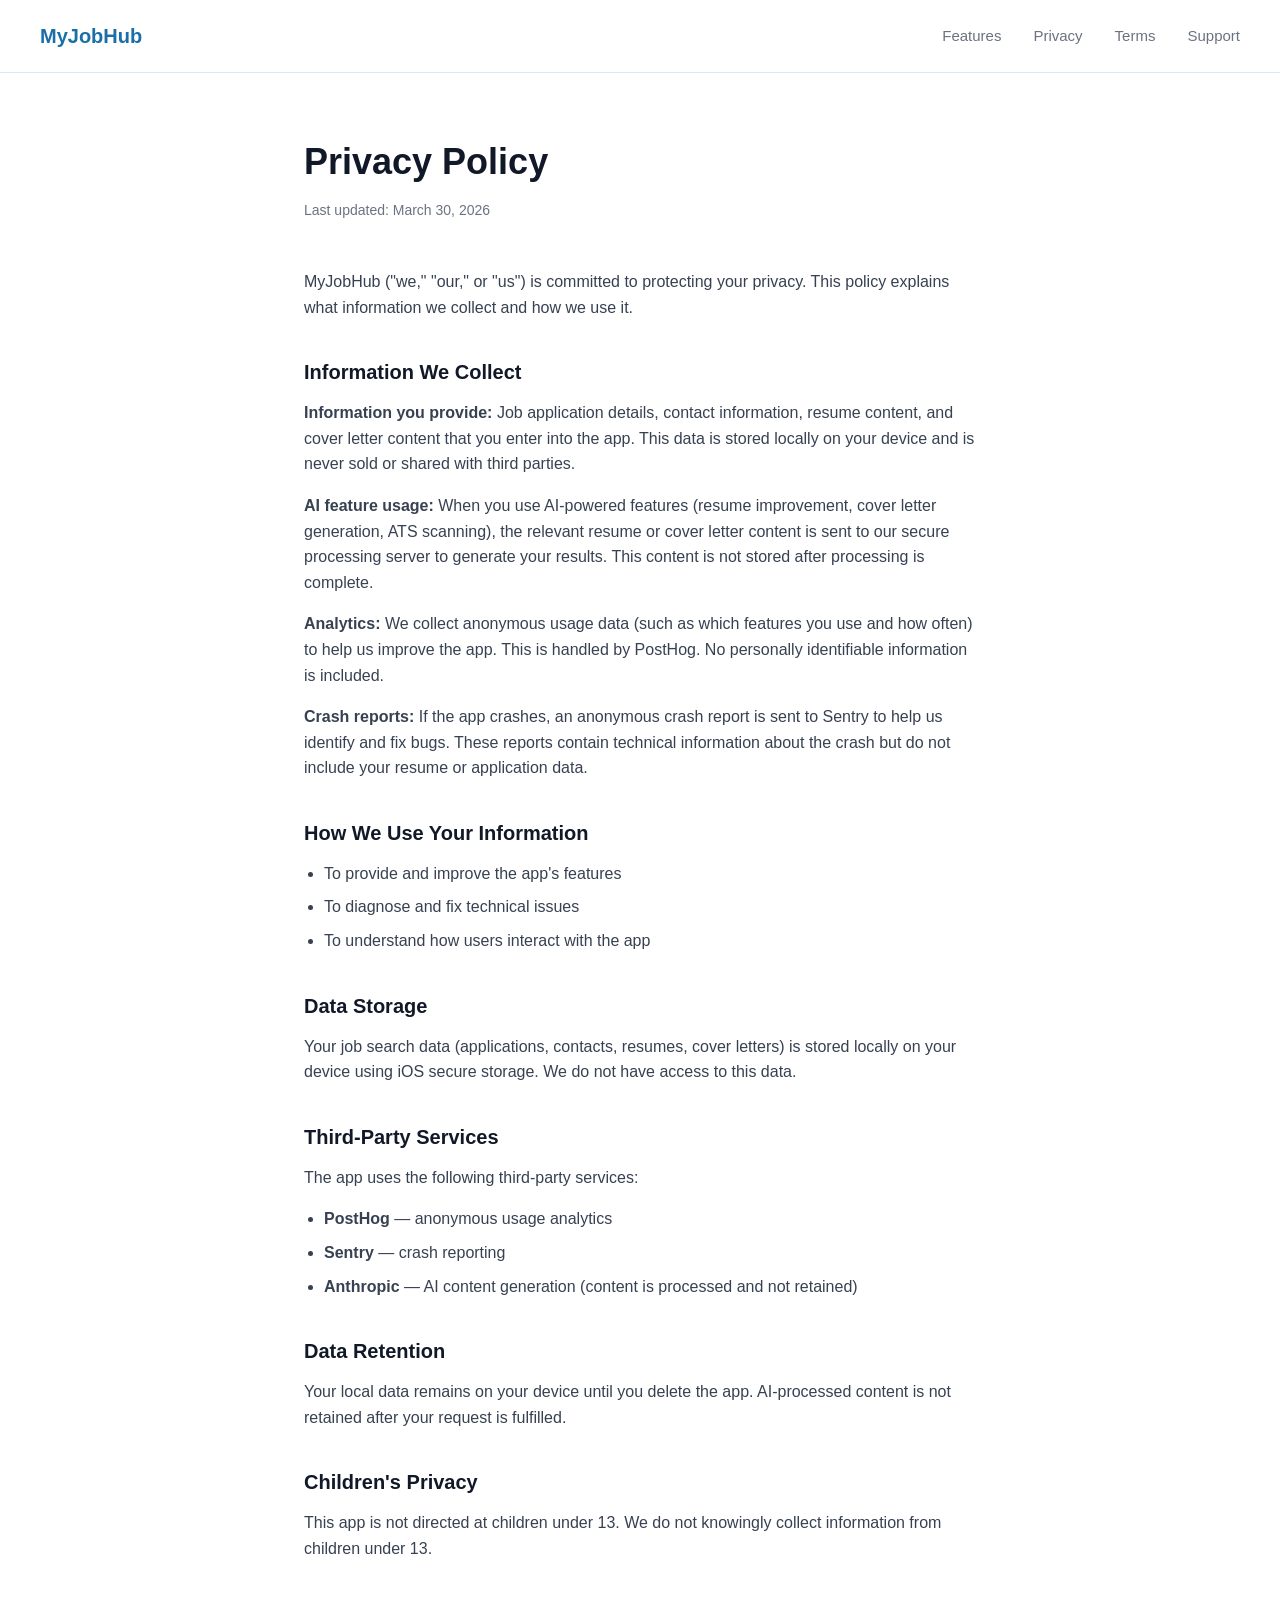
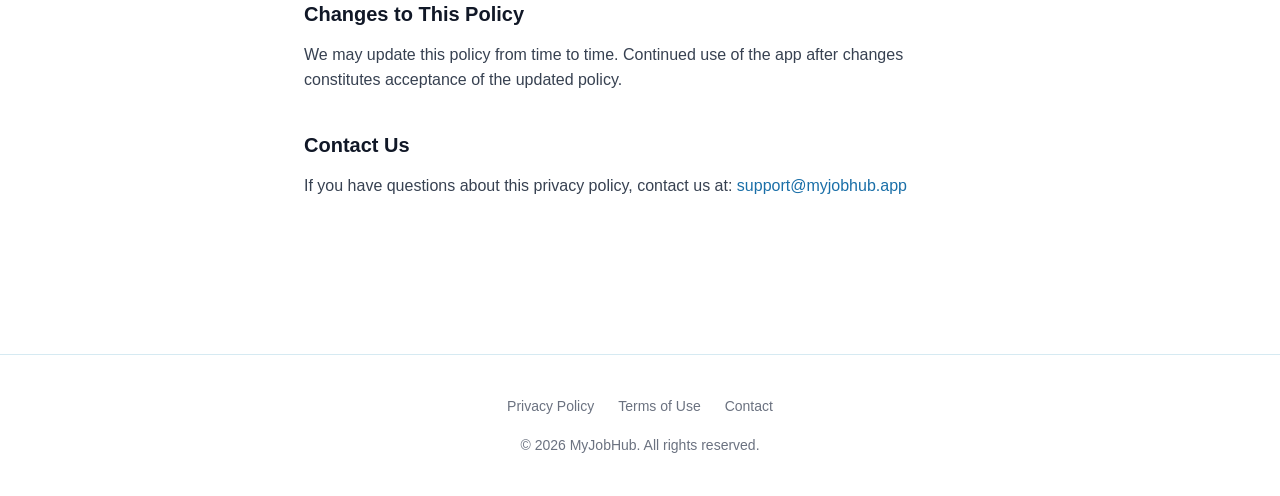
==== privacy.html @ 429bcd19 "Add files via upload" ====
<!DOCTYPE html>
<html lang="en">
<head>
  <meta charset="UTF-8" />
  <meta name="viewport" content="width=device-width, initial-scale=1.0" />
  <title>Privacy Policy — MyJobHub</title>
  <link rel="stylesheet" href="styles.css" />
</head>
<body>

  <nav>
    <a href="index.html" class="nav-logo">MyJobHub</a>
    <div class="nav-links">
      <a href="index.html#features">Features</a>
      <a href="privacy.html">Privacy</a>
      <a href="terms.html">Terms</a>
      <a href="mailto:support@myjobhub.app">Support</a>
    </div>
  </nav>

  <div class="legal-wrap">
    <h1>Privacy Policy</h1>
    <p class="updated">Last updated: March 30, 2026</p>

    <p>MyJobHub ("we," "our," or "us") is committed to protecting your privacy. This policy explains what information we collect and how we use it.</p>

    <h2>Information We Collect</h2>

    <p><strong>Information you provide:</strong> Job application details, contact information, resume content, and cover letter content that you enter into the app. This data is stored locally on your device and is never sold or shared with third parties.</p>

    <p><strong>AI feature usage:</strong> When you use AI-powered features (resume improvement, cover letter generation, ATS scanning), the relevant resume or cover letter content is sent to our secure processing server to generate your results. This content is not stored after processing is complete.</p>

    <p><strong>Analytics:</strong> We collect anonymous usage data (such as which features you use and how often) to help us improve the app. This is handled by PostHog. No personally identifiable information is included.</p>

    <p><strong>Crash reports:</strong> If the app crashes, an anonymous crash report is sent to Sentry to help us identify and fix bugs. These reports contain technical information about the crash but do not include your resume or application data.</p>

    <h2>How We Use Your Information</h2>
    <ul>
      <li>To provide and improve the app's features</li>
      <li>To diagnose and fix technical issues</li>
      <li>To understand how users interact with the app</li>
    </ul>

    <h2>Data Storage</h2>
    <p>Your job search data (applications, contacts, resumes, cover letters) is stored locally on your device using iOS secure storage. We do not have access to this data.</p>

    <h2>Third-Party Services</h2>
    <p>The app uses the following third-party services:</p>
    <ul>
      <li><strong>PostHog</strong> — anonymous usage analytics</li>
      <li><strong>Sentry</strong> — crash reporting</li>
      <li><strong>Anthropic</strong> — AI content generation (content is processed and not retained)</li>
    </ul>

    <h2>Data Retention</h2>
    <p>Your local data remains on your device until you delete the app. AI-processed content is not retained after your request is fulfilled.</p>

    <h2>Children's Privacy</h2>
    <p>This app is not directed at children under 13. We do not knowingly collect information from children under 13.</p>

    <h2>Changes to This Policy</h2>
    <p>We may update this policy from time to time. Continued use of the app after changes constitutes acceptance of the updated policy.</p>

    <h2>Contact Us</h2>
    <p>If you have questions about this privacy policy, contact us at: <a href="mailto:support@myjobhub.app">support@myjobhub.app</a></p>
  </div>

  <footer>
    <div class="footer-links">
      <a href="privacy.html">Privacy Policy</a>
      <a href="terms.html">Terms of Use</a>
      <a href="mailto:support@myjobhub.app">Contact</a>
    </div>
    <p>&copy; 2026 MyJobHub. All rights reserved.</p>
  </footer>

</body>
</html>
---- styles.css ----
*, *::before, *::after { box-sizing: border-box; margin: 0; padding: 0; }

:root {
  --primary: #1A6FA8;
  --primary-dark: #0F4F7A;
  --text: #111827;
  --text-secondary: #6B7280;
  --bg: #FFFFFF;
  --bg-alt: #F3F8FC;
  --border: #D6EAF2;
  --radius: 14px;
}

body {
  font-family: -apple-system, BlinkMacSystemFont, 'Segoe UI', Roboto, sans-serif;
  color: var(--text);
  background: var(--bg);
  line-height: 1.6;
}

a { color: var(--primary); text-decoration: none; }
a:hover { text-decoration: underline; }

/* ── Nav ── */
nav {
  display: flex;
  align-items: center;
  justify-content: space-between;
  padding: 20px 40px;
  border-bottom: 1px solid var(--border);
  position: sticky;
  top: 0;
  background: rgba(255,255,255,0.95);
  backdrop-filter: blur(8px);
  z-index: 100;
}

.nav-logo {
  font-size: 20px;
  font-weight: 700;
  color: var(--primary);
}

.nav-links { display: flex; gap: 32px; }
.nav-links a { font-size: 15px; color: var(--text-secondary); font-weight: 500; }
.nav-links a:hover { color: var(--primary); text-decoration: none; }

/* ── Hero ── */
.hero {
  text-align: center;
  padding: 80px 24px 64px;
  background: linear-gradient(160deg, #EBF5FB 0%, #FFFFFF 60%);
}

.hero h1 {
  font-size: clamp(36px, 6vw, 60px);
  font-weight: 800;
  line-height: 1.15;
  color: var(--text);
  max-width: 700px;
  margin: 0 auto 20px;
}

.hero h1 span { color: var(--primary); }

.hero p {
  font-size: 18px;
  color: var(--text-secondary);
  max-width: 520px;
  margin: 0 auto 40px;
}

.btn {
  display: inline-flex;
  align-items: center;
  gap: 10px;
  background: var(--primary);
  color: #fff;
  padding: 14px 28px;
  border-radius: 50px;
  font-size: 16px;
  font-weight: 600;
  transition: background 0.2s;
}

.btn:hover { background: var(--primary-dark); text-decoration: none; }

.btn-outline {
  background: transparent;
  border: 2px solid var(--primary);
  color: var(--primary);
  margin-left: 12px;
}

.btn-outline:hover { background: var(--primary); color: #fff; }

.hero-buttons { display: flex; justify-content: center; flex-wrap: wrap; gap: 12px; }

.app-store-badge {
  display: inline-block;
  margin-top: 8px;
}

.app-store-badge img { height: 52px; }

/* ── Screenshot placeholder ── */
.screenshot-wrap {
  margin: 48px auto 0;
  max-width: 320px;
}

.screenshot-placeholder {
  width: 100%;
  aspect-ratio: 9/19;
  background: var(--bg-alt);
  border: 2px dashed var(--border);
  border-radius: 32px;
  display: flex;
  align-items: center;
  justify-content: center;
  color: var(--text-secondary);
  font-size: 14px;
}

/* ── Features ── */
.features {
  padding: 80px 24px;
  max-width: 1000px;
  margin: 0 auto;
}

.section-label {
  text-align: center;
  font-size: 13px;
  font-weight: 700;
  text-transform: uppercase;
  letter-spacing: 0.1em;
  color: var(--primary);
  margin-bottom: 12px;
}

.section-title {
  text-align: center;
  font-size: clamp(26px, 4vw, 38px);
  font-weight: 800;
  margin-bottom: 56px;
}

.features-grid {
  display: grid;
  grid-template-columns: repeat(auto-fit, minmax(260px, 1fr));
  gap: 24px;
}

.feature-card {
  background: var(--bg-alt);
  border: 1px solid var(--border);
  border-radius: var(--radius);
  padding: 28px;
}

.feature-icon {
  font-size: 32px;
  margin-bottom: 16px;
}

.feature-card h3 { font-size: 18px; font-weight: 700; margin-bottom: 8px; }
.feature-card p { font-size: 15px; color: var(--text-secondary); }

/* ── CTA ── */
.cta {
  background: linear-gradient(135deg, var(--primary) 0%, var(--primary-dark) 100%);
  color: #fff;
  text-align: center;
  padding: 80px 24px;
}

.cta h2 { font-size: clamp(28px, 4vw, 42px); font-weight: 800; margin-bottom: 16px; }
.cta p { font-size: 18px; opacity: 0.85; margin-bottom: 40px; }

.btn-white {
  background: #fff;
  color: var(--primary);
}

.btn-white:hover { background: #EBF5FB; text-decoration: none; }

/* ── Footer ── */
footer {
  text-align: center;
  padding: 40px 24px;
  border-top: 1px solid var(--border);
  font-size: 14px;
  color: var(--text-secondary);
}

footer .footer-links { display: flex; justify-content: center; gap: 24px; margin-bottom: 16px; }
footer .footer-links a { color: var(--text-secondary); }
footer .footer-links a:hover { color: var(--primary); }

/* ── Legal pages ── */
.legal-wrap {
  max-width: 720px;
  margin: 60px auto;
  padding: 0 24px 80px;
}

.legal-wrap h1 { font-size: 36px; font-weight: 800; margin-bottom: 8px; }
.legal-wrap .updated { font-size: 14px; color: var(--text-secondary); margin-bottom: 48px; }
.legal-wrap h2 { font-size: 20px; font-weight: 700; margin: 36px 0 12px; }
.legal-wrap p { font-size: 16px; color: #374151; margin-bottom: 16px; }
.legal-wrap ul { padding-left: 20px; margin-bottom: 16px; }
.legal-wrap ul li { font-size: 16px; color: #374151; margin-bottom: 8px; }

/* ── Responsive ── */
@media (max-width: 600px) {
  nav { padding: 16px 20px; }
  .nav-links { gap: 20px; }
  .hero { padding: 56px 20px 48px; }
  .btn-outline { margin-left: 0; }
}
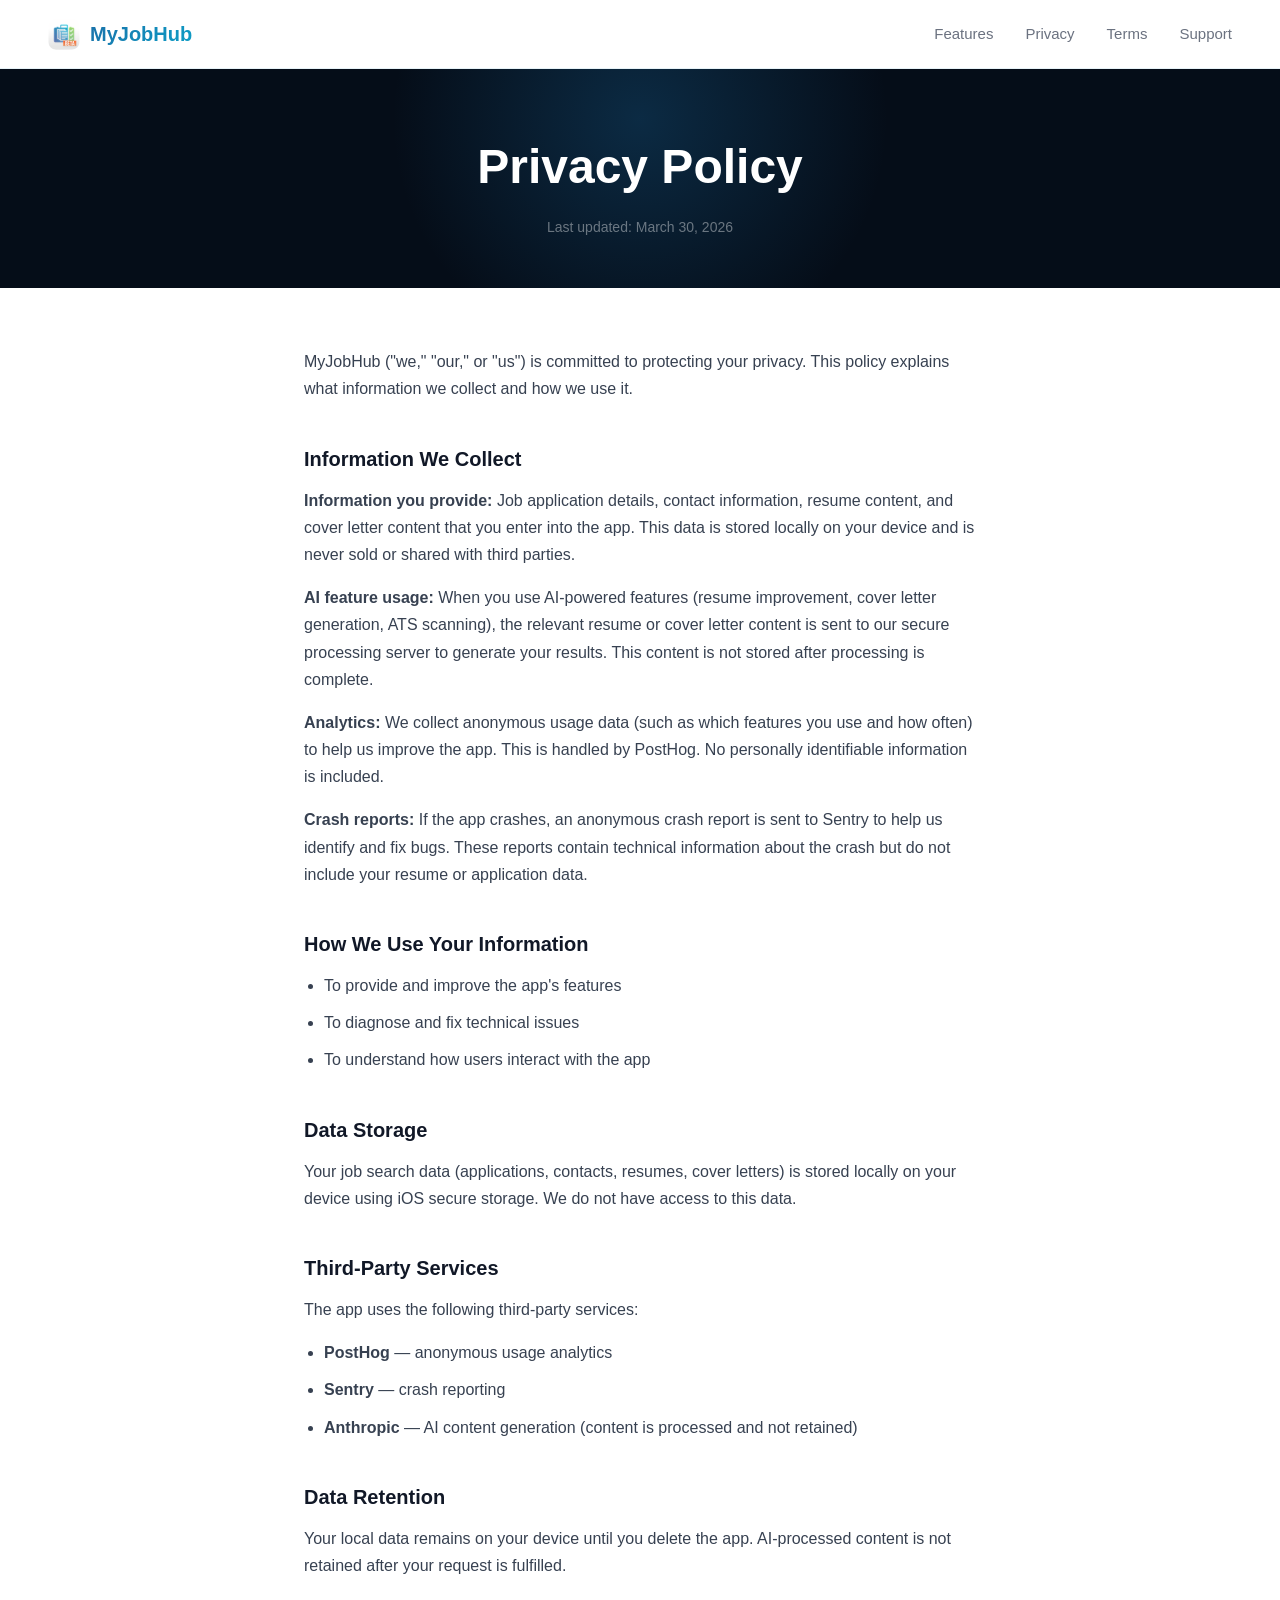
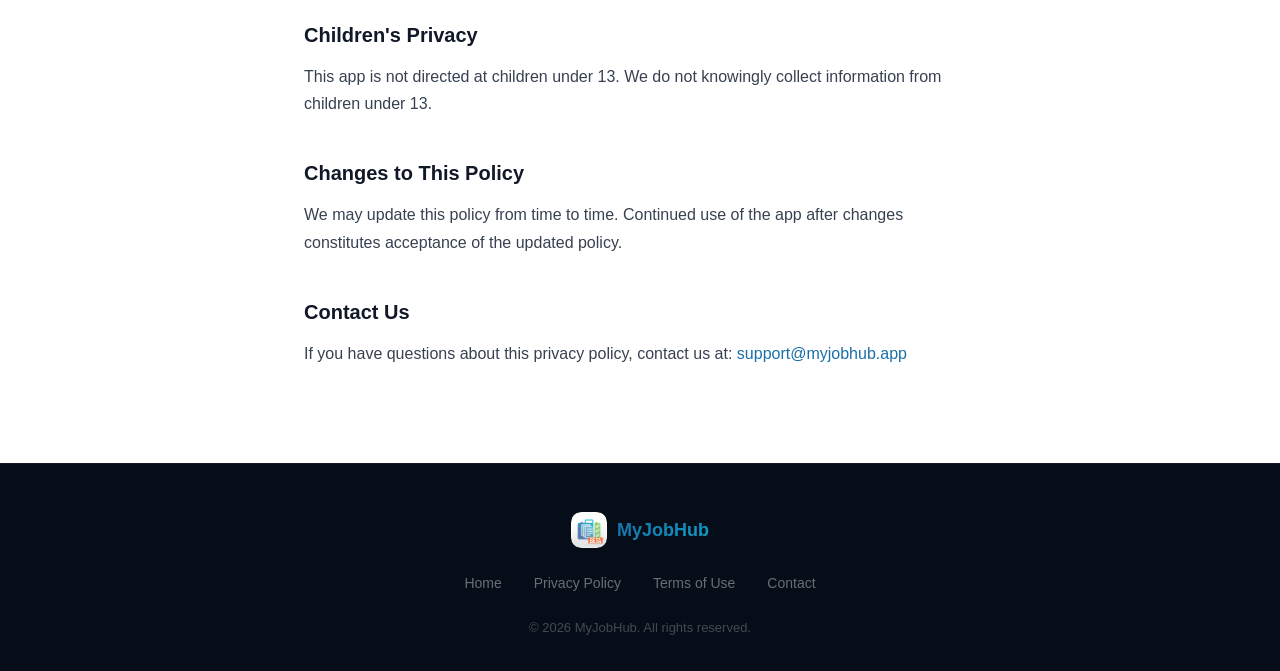
==== commit ac6f6280: "Updated" ====
--- a/privacy.html
+++ b/privacy.html
@@ -5,33 +5,35 @@
   <meta name="viewport" content="width=device-width, initial-scale=1.0" />
   <title>Privacy Policy — MyJobHub</title>
   <link rel="stylesheet" href="styles.css" />
+  <link rel="icon" href="assets/icon.png" />
 </head>
 <body>
 
   <nav>
-    <a href="index.html" class="nav-logo">MyJobHub</a>
+    <a href="index.html" class="nav-brand">
+      <img src="assets/icon.png" alt="MyJobHub icon" onerror="this.style.display='none'" />
+      <span class="nav-logo">MyJobHub</span>
+    </a>
     <div class="nav-links">
-      <a href="index.html#features">Features</a>
+      <a href="index.html#features" class="hide-mobile">Features</a>
       <a href="privacy.html">Privacy</a>
       <a href="terms.html">Terms</a>
       <a href="mailto:support@myjobhub.app">Support</a>
     </div>
   </nav>
 
-  <div class="legal-wrap">
+  <div class="legal-hero">
     <h1>Privacy Policy</h1>
     <p class="updated">Last updated: March 30, 2026</p>
+  </div>
 
+  <div class="legal-wrap">
     <p>MyJobHub ("we," "our," or "us") is committed to protecting your privacy. This policy explains what information we collect and how we use it.</p>
 
     <h2>Information We Collect</h2>
-
     <p><strong>Information you provide:</strong> Job application details, contact information, resume content, and cover letter content that you enter into the app. This data is stored locally on your device and is never sold or shared with third parties.</p>
-
     <p><strong>AI feature usage:</strong> When you use AI-powered features (resume improvement, cover letter generation, ATS scanning), the relevant resume or cover letter content is sent to our secure processing server to generate your results. This content is not stored after processing is complete.</p>
-
     <p><strong>Analytics:</strong> We collect anonymous usage data (such as which features you use and how often) to help us improve the app. This is handled by PostHog. No personally identifiable information is included.</p>
-
     <p><strong>Crash reports:</strong> If the app crashes, an anonymous crash report is sent to Sentry to help us identify and fix bugs. These reports contain technical information about the crash but do not include your resume or application data.</p>
 
     <h2>How We Use Your Information</h2>
@@ -66,12 +68,19 @@
   </div>
 
   <footer>
-    <div class="footer-links">
-      <a href="privacy.html">Privacy Policy</a>
-      <a href="terms.html">Terms of Use</a>
-      <a href="mailto:support@myjobhub.app">Contact</a>
+    <div class="footer-inner">
+      <div class="footer-brand">
+        <img src="assets/icon.png" alt="MyJobHub" onerror="this.style.display='none'" />
+        <span class="footer-brand-name">MyJobHub</span>
+      </div>
+      <div class="footer-links">
+        <a href="index.html">Home</a>
+        <a href="privacy.html">Privacy Policy</a>
+        <a href="terms.html">Terms of Use</a>
+        <a href="mailto:support@myjobhub.app">Contact</a>
+      </div>
+      <p class="footer-copy">&copy; 2026 MyJobHub. All rights reserved.</p>
     </div>
-    <p>&copy; 2026 MyJobHub. All rights reserved.</p>
   </footer>
 
 </body>
--- a/styles.css
+++ b/styles.css
@@ -3,129 +3,354 @@
 :root {
   --primary: #1A6FA8;
   --primary-dark: #0F4F7A;
+  --green: #5CB82E;
+  --cyan: #0D9FC7;
   --text: #111827;
   --text-secondary: #6B7280;
   --bg: #FFFFFF;
   --bg-alt: #F3F8FC;
   --border: #D6EAF2;
-  --radius: 14px;
-}
+  --radius: 16px;
+  --glow-blue: rgba(26, 111, 168, 0.35);
+  --glow-cyan: rgba(13, 159, 199, 0.35);
+  --glow-green: rgba(92, 184, 46, 0.35);
+}
+
+html { scroll-behavior: smooth; }
 
 body {
   font-family: -apple-system, BlinkMacSystemFont, 'Segoe UI', Roboto, sans-serif;
   color: var(--text);
   background: var(--bg);
   line-height: 1.6;
+  overflow-x: hidden;
 }
 
 a { color: var(--primary); text-decoration: none; }
 a:hover { text-decoration: underline; }
 
-/* ── Nav ── */
+/* ── Nav ─────────────────────────────────────────── */
 nav {
   display: flex;
   align-items: center;
   justify-content: space-between;
-  padding: 20px 40px;
-  border-bottom: 1px solid var(--border);
+  padding: 18px 48px;
   position: sticky;
   top: 0;
-  background: rgba(255,255,255,0.95);
-  backdrop-filter: blur(8px);
   z-index: 100;
+  background: rgba(255, 255, 255, 0.85);
+  backdrop-filter: blur(16px);
+  -webkit-backdrop-filter: blur(16px);
+  border-bottom: 1px solid rgba(214, 234, 242, 0.6);
+}
+
+.nav-brand {
+  display: flex;
+  align-items: center;
+  gap: 10px;
+  text-decoration: none;
+}
+
+.nav-brand img {
+  width: 32px;
+  height: 32px;
+  border-radius: 8px;
 }
 
 .nav-logo {
   font-size: 20px;
-  font-weight: 700;
-  color: var(--primary);
-}
-
-.nav-links { display: flex; gap: 32px; }
-.nav-links a { font-size: 15px; color: var(--text-secondary); font-weight: 500; }
+  font-weight: 800;
+  background: linear-gradient(135deg, var(--primary), var(--cyan));
+  -webkit-background-clip: text;
+  -webkit-text-fill-color: transparent;
+  background-clip: text;
+}
+
+.nav-links { display: flex; gap: 32px; align-items: center; }
+.nav-links a {
+  font-size: 15px;
+  color: var(--text-secondary);
+  font-weight: 500;
+  transition: color 0.2s;
+}
 .nav-links a:hover { color: var(--primary); text-decoration: none; }
 
-/* ── Hero ── */
+.nav-cta {
+  background: linear-gradient(135deg, var(--primary), var(--cyan));
+  color: #fff !important;
+  padding: 9px 20px;
+  border-radius: 50px;
+  font-weight: 600 !important;
+  font-size: 14px !important;
+  transition: opacity 0.2s, box-shadow 0.2s !important;
+  box-shadow: 0 4px 14px var(--glow-blue);
+}
+.nav-cta:hover { opacity: 0.9; box-shadow: 0 6px 20px var(--glow-cyan); }
+
+/* ── Hero ─────────────────────────────────────────── */
 .hero {
+  position: relative;
   text-align: center;
-  padding: 80px 24px 64px;
-  background: linear-gradient(160deg, #EBF5FB 0%, #FFFFFF 60%);
+  padding: 100px 24px 80px;
+  overflow: hidden;
+  background: #050d18;
+}
+
+/* Animated gradient orbs */
+.hero::before {
+  content: '';
+  position: absolute;
+  width: 700px;
+  height: 700px;
+  border-radius: 50%;
+  background: radial-gradient(circle, rgba(26,111,168,0.45) 0%, transparent 70%);
+  top: -200px;
+  left: -150px;
+  animation: orb1 10s ease-in-out infinite alternate;
+  pointer-events: none;
+}
+
+.hero::after {
+  content: '';
+  position: absolute;
+  width: 600px;
+  height: 600px;
+  border-radius: 50%;
+  background: radial-gradient(circle, rgba(92,184,46,0.3) 0%, transparent 70%);
+  bottom: -200px;
+  right: -100px;
+  animation: orb2 12s ease-in-out infinite alternate;
+  pointer-events: none;
+}
+
+.hero-orb-mid {
+  position: absolute;
+  width: 500px;
+  height: 500px;
+  border-radius: 50%;
+  background: radial-gradient(circle, rgba(13,159,199,0.25) 0%, transparent 70%);
+  top: 50%;
+  left: 50%;
+  transform: translate(-50%, -50%);
+  animation: orb3 14s ease-in-out infinite alternate;
+  pointer-events: none;
+}
+
+@keyframes orb1 {
+  from { transform: translate(0, 0) scale(1); }
+  to   { transform: translate(80px, 60px) scale(1.15); }
+}
+@keyframes orb2 {
+  from { transform: translate(0, 0) scale(1); }
+  to   { transform: translate(-60px, -80px) scale(1.2); }
+}
+@keyframes orb3 {
+  from { transform: translate(-50%, -50%) scale(1); }
+  to   { transform: translate(-45%, -55%) scale(1.1); }
+}
+
+.hero-content { position: relative; z-index: 1; }
+
+.hero-badge {
+  display: inline-flex;
+  align-items: center;
+  gap: 8px;
+  background: rgba(255,255,255,0.08);
+  border: 1px solid rgba(255,255,255,0.15);
+  backdrop-filter: blur(8px);
+  padding: 8px 18px;
+  border-radius: 50px;
+  font-size: 13px;
+  font-weight: 600;
+  color: rgba(255,255,255,0.85);
+  margin-bottom: 32px;
+  letter-spacing: 0.03em;
+}
+
+.hero-badge span {
+  width: 8px;
+  height: 8px;
+  border-radius: 50%;
+  background: var(--green);
+  box-shadow: 0 0 8px var(--green);
+  animation: pulse-dot 2s ease-in-out infinite;
+}
+
+@keyframes pulse-dot {
+  0%, 100% { opacity: 1; transform: scale(1); }
+  50% { opacity: 0.6; transform: scale(0.8); }
 }
 
 .hero h1 {
-  font-size: clamp(36px, 6vw, 60px);
-  font-weight: 800;
-  line-height: 1.15;
-  color: var(--text);
-  max-width: 700px;
-  margin: 0 auto 20px;
-}
-
-.hero h1 span { color: var(--primary); }
+  font-size: clamp(38px, 6vw, 68px);
+  font-weight: 900;
+  line-height: 1.1;
+  color: #fff;
+  max-width: 780px;
+  margin: 0 auto 24px;
+  letter-spacing: -0.02em;
+}
+
+.gradient-text {
+  background: linear-gradient(135deg, var(--green) 0%, var(--cyan) 50%, #7eb8f7 100%);
+  -webkit-background-clip: text;
+  -webkit-text-fill-color: transparent;
+  background-clip: text;
+  background-size: 200% auto;
+  animation: textShimmer 4s linear infinite;
+}
+
+@keyframes textShimmer {
+  from { background-position: 0% center; }
+  to   { background-position: 200% center; }
+}
 
 .hero p {
-  font-size: 18px;
-  color: var(--text-secondary);
+  font-size: 19px;
+  color: rgba(255,255,255,0.65);
   max-width: 520px;
-  margin: 0 auto 40px;
+  margin: 0 auto 48px;
+  line-height: 1.65;
+}
+
+.hero-buttons {
+  display: flex;
+  justify-content: center;
+  align-items: center;
+  gap: 16px;
+  flex-wrap: wrap;
+  margin-bottom: 64px;
 }
 
 .btn {
   display: inline-flex;
   align-items: center;
   gap: 10px;
-  background: var(--primary);
-  color: #fff;
-  padding: 14px 28px;
+  padding: 15px 30px;
   border-radius: 50px;
   font-size: 16px;
-  font-weight: 600;
-  transition: background 0.2s;
-}
-
-.btn:hover { background: var(--primary-dark); text-decoration: none; }
-
-.btn-outline {
-  background: transparent;
-  border: 2px solid var(--primary);
-  color: var(--primary);
-  margin-left: 12px;
-}
-
-.btn-outline:hover { background: var(--primary); color: #fff; }
-
-.hero-buttons { display: flex; justify-content: center; flex-wrap: wrap; gap: 12px; }
-
-.app-store-badge {
+  font-weight: 700;
+  transition: all 0.25s ease;
+  cursor: pointer;
+  border: none;
+}
+
+.btn-primary {
+  background: linear-gradient(135deg, var(--green), var(--cyan));
+  color: #fff;
+  box-shadow: 0 8px 24px var(--glow-cyan), 0 0 0 0 var(--glow-cyan);
+  animation: glow-pulse 3s ease-in-out infinite;
+}
+
+@keyframes glow-pulse {
+  0%, 100% { box-shadow: 0 8px 24px var(--glow-cyan); }
+  50%       { box-shadow: 0 8px 32px rgba(13,159,199,0.6), 0 0 60px rgba(92,184,46,0.2); }
+}
+
+.btn-primary:hover {
+  transform: translateY(-2px);
+  box-shadow: 0 12px 36px rgba(13,159,199,0.7);
+  text-decoration: none;
+}
+
+.btn-ghost {
+  background: rgba(255,255,255,0.08);
+  color: rgba(255,255,255,0.85);
+  border: 1px solid rgba(255,255,255,0.2);
+  backdrop-filter: blur(8px);
+}
+
+.btn-ghost:hover {
+  background: rgba(255,255,255,0.14);
+  text-decoration: none;
+  transform: translateY(-2px);
+}
+
+/* Hero mockup */
+.hero-mockup {
+  position: relative;
   display: inline-block;
-  margin-top: 8px;
-}
-
-.app-store-badge img { height: 52px; }
-
-/* ── Screenshot placeholder ── */
-.screenshot-wrap {
-  margin: 48px auto 0;
-  max-width: 320px;
+  max-width: 280px;
+  width: 100%;
+}
+
+.hero-mockup img {
+  width: 100%;
+  border-radius: 36px;
+  box-shadow:
+    0 0 0 1px rgba(255,255,255,0.1),
+    0 30px 80px rgba(0,0,0,0.5),
+    0 0 60px rgba(13,159,199,0.2);
+}
+
+.mockup-glow {
+  position: absolute;
+  inset: -20px;
+  border-radius: 50px;
+  background: radial-gradient(ellipse, rgba(13,159,199,0.2) 0%, transparent 70%);
+  z-index: -1;
+  animation: mockupGlow 4s ease-in-out infinite alternate;
+}
+
+@keyframes mockupGlow {
+  from { opacity: 0.6; transform: scale(1); }
+  to   { opacity: 1; transform: scale(1.05); }
 }
 
 .screenshot-placeholder {
-  width: 100%;
+  width: 280px;
   aspect-ratio: 9/19;
+  background: rgba(255,255,255,0.05);
+  border: 2px dashed rgba(255,255,255,0.15);
+  border-radius: 36px;
+  display: flex;
+  align-items: center;
+  justify-content: center;
+  color: rgba(255,255,255,0.4);
+  font-size: 14px;
+  box-shadow: 0 30px 80px rgba(0,0,0,0.4), 0 0 60px rgba(13,159,199,0.15);
+}
+
+/* ── Stats bar ─────────────────────────────────────── */
+.stats {
   background: var(--bg-alt);
-  border: 2px dashed var(--border);
-  border-radius: 32px;
-  display: flex;
-  align-items: center;
+  border-top: 1px solid var(--border);
+  border-bottom: 1px solid var(--border);
+  padding: 40px 24px;
+}
+
+.stats-grid {
+  display: flex;
   justify-content: center;
+  gap: 64px;
+  flex-wrap: wrap;
+  max-width: 800px;
+  margin: 0 auto;
+}
+
+.stat-item { text-align: center; }
+
+.stat-number {
+  font-size: 36px;
+  font-weight: 900;
+  background: linear-gradient(135deg, var(--primary), var(--cyan));
+  -webkit-background-clip: text;
+  -webkit-text-fill-color: transparent;
+  background-clip: text;
+  line-height: 1;
+  margin-bottom: 4px;
+}
+
+.stat-label {
+  font-size: 14px;
   color: var(--text-secondary);
-  font-size: 14px;
-}
-
-/* ── Features ── */
+  font-weight: 500;
+}
+
+/* ── Features ─────────────────────────────────────── */
 .features {
-  padding: 80px 24px;
-  max-width: 1000px;
+  padding: 100px 24px;
+  max-width: 1100px;
   margin: 0 auto;
 }
 
@@ -134,88 +359,370 @@
   font-size: 13px;
   font-weight: 700;
   text-transform: uppercase;
-  letter-spacing: 0.1em;
-  color: var(--primary);
+  letter-spacing: 0.12em;
   margin-bottom: 12px;
+  background: linear-gradient(135deg, var(--green), var(--cyan));
+  -webkit-background-clip: text;
+  -webkit-text-fill-color: transparent;
+  background-clip: text;
 }
 
 .section-title {
   text-align: center;
-  font-size: clamp(26px, 4vw, 38px);
-  font-weight: 800;
-  margin-bottom: 56px;
+  font-size: clamp(28px, 4vw, 42px);
+  font-weight: 900;
+  margin-bottom: 16px;
+  letter-spacing: -0.02em;
+  color: var(--text);
+}
+
+.section-subtitle {
+  text-align: center;
+  font-size: 17px;
+  color: var(--text-secondary);
+  max-width: 500px;
+  margin: 0 auto 64px;
 }
 
 .features-grid {
+  display: grid;
+  grid-template-columns: repeat(auto-fit, minmax(300px, 1fr));
+  gap: 20px;
+}
+
+.feature-card {
+  position: relative;
+  background: rgba(243, 248, 252, 0.8);
+  border: 1px solid var(--border);
+  border-radius: var(--radius);
+  padding: 32px;
+  overflow: hidden;
+  transition: transform 0.3s ease, box-shadow 0.3s ease, border-color 0.3s ease;
+  cursor: default;
+}
+
+.feature-card::before {
+  content: '';
+  position: absolute;
+  inset: 0;
+  background: linear-gradient(135deg, rgba(26,111,168,0.04) 0%, rgba(13,159,199,0.04) 100%);
+  opacity: 0;
+  transition: opacity 0.3s ease;
+  border-radius: var(--radius);
+}
+
+.feature-card:hover {
+  transform: translateY(-4px);
+  box-shadow: 0 20px 48px rgba(26,111,168,0.12), 0 0 0 1px rgba(13,159,199,0.2);
+  border-color: rgba(13,159,199,0.3);
+}
+
+.feature-card:hover::before { opacity: 1; }
+
+.feature-icon-wrap {
+  width: 52px;
+  height: 52px;
+  border-radius: 14px;
+  display: flex;
+  align-items: center;
+  justify-content: center;
+  font-size: 26px;
+  margin-bottom: 20px;
+  background: linear-gradient(135deg, rgba(26,111,168,0.12), rgba(13,159,199,0.12));
+  border: 1px solid rgba(13,159,199,0.2);
+}
+
+.feature-card h3 {
+  font-size: 18px;
+  font-weight: 700;
+  margin-bottom: 10px;
+  color: var(--text);
+}
+
+.feature-card p {
+  font-size: 15px;
+  color: var(--text-secondary);
+  line-height: 1.65;
+}
+
+/* ── How it works ──────────────────────────────────── */
+.how-it-works {
+  padding: 100px 24px;
+  background: #050d18;
+  overflow: hidden;
+  position: relative;
+}
+
+.how-it-works::before {
+  content: '';
+  position: absolute;
+  width: 600px;
+  height: 600px;
+  border-radius: 50%;
+  background: radial-gradient(circle, rgba(92,184,46,0.12) 0%, transparent 70%);
+  top: -200px;
+  right: -100px;
+  pointer-events: none;
+}
+
+.how-it-works .section-label { color: rgba(255,255,255,0.5); -webkit-text-fill-color: unset; }
+.how-it-works .section-title { color: #fff; }
+.how-it-works .section-subtitle { color: rgba(255,255,255,0.5); }
+
+.steps-grid {
   display: grid;
   grid-template-columns: repeat(auto-fit, minmax(260px, 1fr));
   gap: 24px;
-}
-
-.feature-card {
-  background: var(--bg-alt);
-  border: 1px solid var(--border);
+  max-width: 1000px;
+  margin: 0 auto;
+  position: relative;
+  z-index: 1;
+}
+
+.step-card {
+  background: rgba(255,255,255,0.04);
+  border: 1px solid rgba(255,255,255,0.08);
   border-radius: var(--radius);
-  padding: 28px;
-}
-
-.feature-icon {
-  font-size: 32px;
+  padding: 36px 28px;
+  backdrop-filter: blur(8px);
+  transition: transform 0.3s ease, border-color 0.3s ease, box-shadow 0.3s ease;
+}
+
+.step-card:hover {
+  transform: translateY(-4px);
+  border-color: rgba(13,159,199,0.3);
+  box-shadow: 0 20px 48px rgba(0,0,0,0.3), 0 0 30px rgba(13,159,199,0.1);
+}
+
+.step-number {
+  font-size: 13px;
+  font-weight: 700;
+  letter-spacing: 0.1em;
+  text-transform: uppercase;
+  background: linear-gradient(135deg, var(--green), var(--cyan));
+  -webkit-background-clip: text;
+  -webkit-text-fill-color: transparent;
+  background-clip: text;
   margin-bottom: 16px;
 }
 
-.feature-card h3 { font-size: 18px; font-weight: 700; margin-bottom: 8px; }
-.feature-card p { font-size: 15px; color: var(--text-secondary); }
-
-/* ── CTA ── */
+.step-card h3 { font-size: 20px; font-weight: 700; color: #fff; margin-bottom: 12px; }
+.step-card p  { font-size: 15px; color: rgba(255,255,255,0.5); line-height: 1.65; }
+
+/* ── CTA ──────────────────────────────────────────── */
 .cta {
-  background: linear-gradient(135deg, var(--primary) 0%, var(--primary-dark) 100%);
+  position: relative;
+  text-align: center;
+  padding: 100px 24px;
+  overflow: hidden;
+  background: linear-gradient(135deg, var(--primary-dark) 0%, var(--primary) 50%, #0D6E8A 100%);
+  background-size: 200% 200%;
+  animation: ctaGradient 8s ease infinite;
+}
+
+@keyframes ctaGradient {
+  0%   { background-position: 0% 50%; }
+  50%  { background-position: 100% 50%; }
+  100% { background-position: 0% 50%; }
+}
+
+.cta::before {
+  content: '';
+  position: absolute;
+  width: 500px;
+  height: 500px;
+  border-radius: 50%;
+  background: radial-gradient(circle, rgba(92,184,46,0.2) 0%, transparent 70%);
+  bottom: -200px;
+  left: -100px;
+  pointer-events: none;
+}
+
+.cta::after {
+  content: '';
+  position: absolute;
+  width: 400px;
+  height: 400px;
+  border-radius: 50%;
+  background: radial-gradient(circle, rgba(13,159,199,0.2) 0%, transparent 70%);
+  top: -150px;
+  right: -100px;
+  pointer-events: none;
+}
+
+.cta-content { position: relative; z-index: 1; }
+
+.cta h2 {
+  font-size: clamp(30px, 5vw, 50px);
+  font-weight: 900;
   color: #fff;
-  text-align: center;
-  padding: 80px 24px;
-}
-
-.cta h2 { font-size: clamp(28px, 4vw, 42px); font-weight: 800; margin-bottom: 16px; }
-.cta p { font-size: 18px; opacity: 0.85; margin-bottom: 40px; }
+  margin-bottom: 16px;
+  letter-spacing: -0.02em;
+}
+
+.cta p {
+  font-size: 18px;
+  color: rgba(255,255,255,0.7);
+  margin-bottom: 48px;
+  max-width: 480px;
+  margin-left: auto;
+  margin-right: auto;
+}
 
 .btn-white {
   background: #fff;
   color: var(--primary);
-}
-
-.btn-white:hover { background: #EBF5FB; text-decoration: none; }
-
-/* ── Footer ── */
+  box-shadow: 0 8px 32px rgba(0,0,0,0.2);
+}
+
+.btn-white:hover {
+  transform: translateY(-2px);
+  box-shadow: 0 12px 40px rgba(0,0,0,0.3);
+  text-decoration: none;
+}
+
+/* ── Footer ───────────────────────────────────────── */
 footer {
+  background: #050d18;
+  padding: 48px 24px 32px;
+  border-top: 1px solid rgba(255,255,255,0.06);
+}
+
+.footer-inner {
+  max-width: 1000px;
+  margin: 0 auto;
+  display: flex;
+  flex-direction: column;
+  align-items: center;
+  gap: 24px;
+}
+
+.footer-brand {
+  display: flex;
+  align-items: center;
+  gap: 10px;
+}
+
+.footer-brand img {
+  width: 36px;
+  height: 36px;
+  border-radius: 10px;
+}
+
+.footer-brand-name {
+  font-size: 18px;
+  font-weight: 800;
+  background: linear-gradient(135deg, var(--primary), var(--cyan));
+  -webkit-background-clip: text;
+  -webkit-text-fill-color: transparent;
+  background-clip: text;
+}
+
+.footer-links {
+  display: flex;
+  gap: 32px;
+  flex-wrap: wrap;
+  justify-content: center;
+}
+
+.footer-links a {
+  font-size: 14px;
+  color: rgba(255,255,255,0.4);
+  transition: color 0.2s;
+}
+
+.footer-links a:hover { color: rgba(255,255,255,0.85); text-decoration: none; }
+
+.footer-copy {
+  font-size: 13px;
+  color: rgba(255,255,255,0.25);
+}
+
+/* ── Legal pages ───────────────────────────────────── */
+.legal-hero {
+  background: #050d18;
+  padding: 60px 24px 50px;
   text-align: center;
-  padding: 40px 24px;
-  border-top: 1px solid var(--border);
+  position: relative;
+  overflow: hidden;
+}
+
+.legal-hero::before {
+  content: '';
+  position: absolute;
+  width: 500px;
+  height: 500px;
+  border-radius: 50%;
+  background: radial-gradient(circle, rgba(26,111,168,0.3) 0%, transparent 70%);
+  top: -200px;
+  left: 50%;
+  transform: translateX(-50%);
+  pointer-events: none;
+}
+
+.legal-hero h1 {
+  font-size: clamp(30px, 5vw, 48px);
+  font-weight: 900;
+  color: #fff;
+  position: relative;
+  z-index: 1;
+}
+
+.legal-hero .updated {
   font-size: 14px;
-  color: var(--text-secondary);
-}
-
-footer .footer-links { display: flex; justify-content: center; gap: 24px; margin-bottom: 16px; }
-footer .footer-links a { color: var(--text-secondary); }
-footer .footer-links a:hover { color: var(--primary); }
-
-/* ── Legal pages ── */
+  color: rgba(255,255,255,0.4);
+  margin-top: 10px;
+  position: relative;
+  z-index: 1;
+}
+
 .legal-wrap {
   max-width: 720px;
-  margin: 60px auto;
-  padding: 0 24px 80px;
-}
-
-.legal-wrap h1 { font-size: 36px; font-weight: 800; margin-bottom: 8px; }
-.legal-wrap .updated { font-size: 14px; color: var(--text-secondary); margin-bottom: 48px; }
-.legal-wrap h2 { font-size: 20px; font-weight: 700; margin: 36px 0 12px; }
-.legal-wrap p { font-size: 16px; color: #374151; margin-bottom: 16px; }
-.legal-wrap ul { padding-left: 20px; margin-bottom: 16px; }
-.legal-wrap ul li { font-size: 16px; color: #374151; margin-bottom: 8px; }
-
-/* ── Responsive ── */
-@media (max-width: 600px) {
+  margin: 0 auto;
+  padding: 60px 24px 80px;
+}
+
+.legal-wrap h2 {
+  font-size: 20px;
+  font-weight: 700;
+  margin: 40px 0 12px;
+  color: var(--text);
+}
+
+.legal-wrap p {
+  font-size: 16px;
+  color: #374151;
+  margin-bottom: 16px;
+  line-height: 1.7;
+}
+
+.legal-wrap ul {
+  padding-left: 20px;
+  margin-bottom: 16px;
+}
+
+.legal-wrap ul li {
+  font-size: 16px;
+  color: #374151;
+  margin-bottom: 10px;
+  line-height: 1.7;
+}
+
+.legal-wrap a { color: var(--primary); }
+
+/* ── Responsive ────────────────────────────────────── */
+@media (max-width: 768px) {
   nav { padding: 16px 20px; }
-  .nav-links { gap: 20px; }
-  .hero { padding: 56px 20px 48px; }
-  .btn-outline { margin-left: 0; }
-}
+  .nav-links { gap: 16px; }
+  .nav-cta { display: none; }
+  .hero { padding: 72px 20px 64px; }
+  .stats-grid { gap: 40px; }
+  .features, .how-it-works { padding: 72px 20px; }
+  .cta { padding: 72px 20px; }
+}
+
+@media (max-width: 480px) {
+  .nav-links .hide-mobile { display: none; }
+  .hero h1 { font-size: 36px; }
+  .steps-grid { grid-template-columns: 1fr; }
+}
